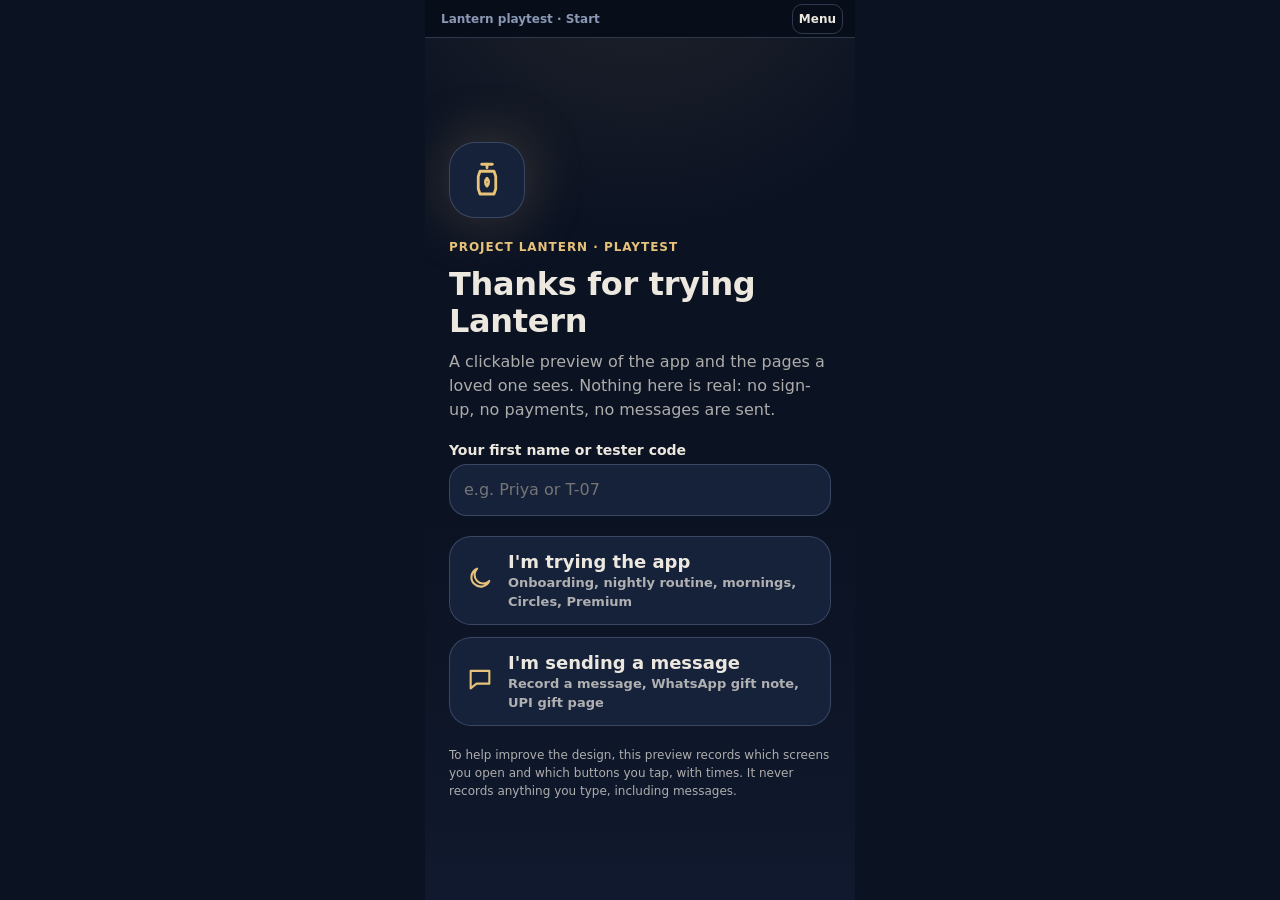
==== index.html @ 065abe06 "Add Project Lantern mobile playtest site Co-Authored-By: Claude Sonnet 5.5 <noreply@anthropic.com> C" ====
<!DOCTYPE html>
<html lang="en">
<head>
<meta charset="utf-8">
<meta name="viewport" content="width=device-width,initial-scale=1,viewport-fit=cover">
<meta name="theme-color" content="#0B1222">
<meta name="robots" content="noindex">
<title>Project Lantern - Playtest</title>
<link rel="preload" href="assets/fonts/nunito-latin.woff2" as="font" type="font/woff2" crossorigin>
<link rel="stylesheet" href="assets/styles.css">
</head>
<body>
<div id="app"></div>
<noscript>This playtest needs JavaScript.</noscript>
<script src="assets/telemetry.js"></script>
<script src="assets/core.js"></script>
<script src="assets/screens-a.js"></script>
<script src="assets/screens-b.js"></script>
<script>L.start();</script>
</body>
</html>
---- assets/styles.css ----
@font-face{font-family:'Nunito';src:url(fonts/nunito-latin.woff2) format('woff2');font-weight:200 1000;font-style:normal;font-display:swap}
:root{--bg:#0B1222;--bgimg:radial-gradient(120% 55% at 50% -12%,rgba(230,194,122,.10),rgba(11,18,34,0) 62%),linear-gradient(180deg,#0B1222 55%,#16213A 150%);--card:#16213A;--card2:#22304D;--line:rgba(140,160,200,.30);--ink:#ECE8DF;--muted:rgba(236,232,223,.72);--slate:#8A98B5;--hi:#E6C27A;--acc:#E6C27A;--accInk:#0B1222;--link:#E6C27A;--glow:#E6C27A}
*{box-sizing:border-box;-webkit-tap-highlight-color:transparent}
html{background:#0B1222;-webkit-text-size-adjust:100%}
body{margin:0;background:#0B1222;color:var(--ink);font-family:'Nunito',system-ui,-apple-system,'Segoe UI',Roboto,sans-serif;display:flex;justify-content:center}
#app{width:100%;max-width:430px;min-height:100vh;min-height:100dvh;position:relative;background:var(--bg)}
a{color:var(--link)}a:hover{color:var(--ink)}
button{font-family:inherit}
.btn{display:flex;align-items:center;justify-content:center;gap:8px;min-height:52px;padding:0 20px;border-radius:20px;text-decoration:none;font-weight:700;font-size:16px;border:0;cursor:pointer;font-family:inherit;width:100%}
.primary{background:var(--acc);color:var(--accInk);box-shadow:0 0 25px rgba(230,194,122,.18)}
.primary:hover{opacity:.92;color:var(--accInk)}
.ghost{background:transparent;color:var(--ink);border:1.5px solid var(--line)}
.ghost:hover{color:var(--ink);border-color:var(--muted)}
.quiet{background:transparent;color:var(--muted);min-height:44px;font-weight:600;font-size:15px}
.quiet:hover{color:var(--ink)}
.card{background:linear-gradient(160deg,#16213A 0%,rgba(22,33,58,.85) 100%);border:1px solid rgba(140,160,200,.16);border-radius:22px;padding:18px;box-shadow:0 12px 30px rgba(5,9,18,.5)}
.muted{color:var(--muted)}
.eyebrow{margin:0;font-size:12px;letter-spacing:.08em;text-transform:uppercase;font-weight:700;color:var(--hi)}
.pill{min-height:44px;padding:0 16px;border-radius:999px;border:1.5px solid var(--line);background:transparent;color:var(--ink);font:inherit;font-weight:600;font-size:15px;cursor:pointer;display:inline-flex;align-items:center;justify-content:center;gap:6px}
.pill.on{background:var(--acc);border-color:var(--acc);color:var(--accInk)}
.pill:disabled{cursor:default}
.step{width:48px;height:48px;border-radius:16px;border:1.5px solid var(--line);background:transparent;color:var(--ink);font-size:22px;font-weight:600;cursor:pointer;font-family:inherit;display:flex;align-items:center;justify-content:center;text-decoration:none;flex:none}
.iconbtn{width:44px;height:44px;border-radius:16px;border:1.5px solid var(--line);color:var(--ink);display:flex;align-items:center;justify-content:center;text-decoration:none;flex:none}
h1{margin:0;font-size:30px;line-height:1.15;font-weight:800;letter-spacing:-.01em}
h2{margin:0;font-size:19px;line-height:1.3;font-weight:700}
p{margin:0;line-height:1.5}
.navi{display:flex;flex-direction:column;align-items:center;justify-content:center;gap:4px;min-height:52px;text-decoration:none;color:var(--slate);font-size:12px;font-weight:600}
.navi.on{color:var(--hi)}.navi:hover{color:var(--ink)}
.row{display:flex;align-items:center;gap:12px}
.tag{display:inline-flex;align-items:center;gap:6px;padding:4px 10px;border-radius:999px;font-size:12px;font-weight:700;background:var(--card2);color:var(--ink)}
.field{width:100%;min-height:52px;border-radius:18px;border:1.5px solid var(--line);background:var(--card);color:var(--ink);font:inherit;font-size:16px;padding:12px 14px}
.field:focus{outline:2px solid var(--hi);outline-offset:1px}
@keyframes ringpulse{0%{transform:scale(1)}50%{transform:scale(1.06)}100%{transform:scale(1)}}
@keyframes glowin{from{opacity:0}to{opacity:1}}
@keyframes rise{from{opacity:0;transform:translateY(8px)}to{opacity:1;transform:none}}
@keyframes sunset{0%{transform:translateY(0)}80%{transform:translateY(190px)}100%{transform:translateY(200px);opacity:.2}}
@keyframes skyfade{0%{background:#E6C27A}45%{background:#16213A}100%{background:#0B1222}}
@keyframes lampdim{0%{opacity:1}85%{opacity:.12}100%{opacity:.08}}
@keyframes textin{0%,70%{opacity:0;transform:translateY(8px)}100%{opacity:1;transform:none}}
@keyframes bookclose{0%{transform:rotateY(0deg)}75%{transform:rotateY(-176deg)}100%{transform:rotateY(-180deg)}}
@keyframes shake{0%,100%{transform:translateX(0)}25%{transform:translateX(-6px)}75%{transform:translateX(6px)}}
.shake{animation:shake .35s ease-in-out}
/* screen shell */
.scr{min-height:calc(100vh - 38px);min-height:calc(100dvh - 38px);background-color:var(--bg);background-image:var(--bgimg);display:flex;flex-direction:column;gap:20px;padding:28px 24px calc(24px + env(safe-area-inset-bottom));overflow:hidden;position:relative}
.scr.g16{gap:16px}
.scr.sender{font-size:18px;padding:32px 24px calc(24px + env(safe-area-inset-bottom))}
.scr .abs-fill{position:absolute;left:0;right:0;top:0;bottom:0}
.navbar{margin:auto -24px -24px;display:grid;grid-template-columns:repeat(3,minmax(0,1fr));border-top:1px solid var(--line);padding:6px 12px calc(10px + env(safe-area-inset-bottom));background:var(--bg);position:sticky;bottom:-24px}
/* option cards (premium + gift) */
.opt{flex:1;text-align:left;border-radius:20px;border:1.5px solid var(--line);background:rgba(11,18,34,.35);color:var(--ink);font:inherit;padding:14px;cursor:pointer;display:flex;flex-direction:column;gap:2px;min-height:44px}
.opt.on{border-color:var(--acc);background:rgba(230,194,122,.08);box-shadow:0 0 25px rgba(230,194,122,.15)}
.opt.big{width:100%;border:2px solid var(--line);padding:16px 18px;flex-direction:row;align-items:center;gap:14px;min-height:72px}
.opt.big.on{border-color:var(--acc)}
.opt .dot{width:24px;height:24px;flex:none;border-radius:50%;border:2px solid var(--muted);display:flex;align-items:center;justify-content:center}
.opt.on .dot{border-color:var(--acc)}
.opt.on .dot span{width:12px;height:12px;border-radius:50%;background:var(--acc);display:block}
.li{display:flex;gap:10px;align-items:flex-start;font-size:15px}
.li svg{flex:none;margin-top:4px;color:var(--hi)}
/* settings */
.sw{width:56px;height:44px;border:0;background:transparent;padding:6px 0;cursor:pointer;flex:none;display:flex;align-items:center}
.sw .tr{width:56px;height:32px;border-radius:999px;background:#22304D;position:relative;display:block;transition:background .2s}
.sw .kn{position:absolute;top:4px;left:4px;width:24px;height:24px;border-radius:50%;background:#ECE8DF;transition:left .2s}
.sw.on .tr{background:#E6C27A}.sw.on .kn{left:28px;background:#0B1222}
.lbl{font-size:13px;font-weight:600;color:var(--muted)}
.sec{display:flex;flex-direction:column;gap:12px}
.grid3{display:grid;grid-template-columns:repeat(3,minmax(0,1fr));gap:8px}
.grid3 .pill{padding:0 8px}
.times{display:grid;grid-template-columns:repeat(3,minmax(0,1fr));gap:8px;background:rgba(11,18,34,.35);border-radius:18px;padding:12px}
.times p:first-child{font-size:11px;font-weight:700;color:var(--muted)}
.times p:last-child{font-weight:800}
/* trial ended */
.lk{display:flex;align-items:center;gap:12px;min-height:52px;padding:0 4px;border-top:1px solid rgba(140,160,200,.22);color:var(--muted);font-size:15px;font-weight:600}
.lk:first-child{border-top:0}.lk svg.ic{flex:none;color:var(--slate)}
/* whatsapp bubble */
.bub{align-self:flex-start;max-width:310px;background:var(--card);border:1px solid rgba(140,160,200,.16);border-radius:6px 20px 20px 20px;padding:14px 16px;display:flex;flex-direction:column;gap:10px;animation:rise .4s ease-out both}
.bub .meta{font-size:12px;color:var(--muted);text-align:right}
.qr{display:flex;align-items:center;justify-content:center;min-height:48px;border-radius:14px;border:1.5px solid var(--line);color:var(--hi);font:inherit;font-weight:700;font-size:17px;text-decoration:none;background:transparent;cursor:pointer;width:100%}
.qr:hover{border-color:var(--hi);color:var(--hi)}.qr.mute{color:var(--muted)}
/* start screen */
.start-roles{display:flex;flex-direction:column;gap:12px}
.role{display:flex;align-items:center;gap:14px;text-align:left;width:100%;min-height:76px;padding:14px 16px;border-radius:22px;border:1.5px solid var(--line);background:var(--card);color:var(--ink);font:inherit;cursor:pointer}
.role:active{border-color:var(--hi)}
.role b{font-size:18px;display:block}.role span.s{font-size:13px;color:var(--muted);font-weight:600}
/* playtest bar */
.ptbar{position:sticky;top:0;z-index:50;height:38px;display:flex;align-items:center;justify-content:space-between;padding:0 12px 0 16px;background:rgba(8,13,26,.96);border-bottom:1px solid var(--line);font-size:12px;font-weight:700;color:var(--slate)}
.ptbar button{height:30px;min-width:44px;border-radius:10px;border:1px solid var(--line);background:transparent;color:var(--ink);font:inherit;font-size:12px;font-weight:700;cursor:pointer}
.sheet{position:fixed;left:0;right:0;top:0;bottom:0;z-index:100;background:rgba(5,9,18,.72);display:flex;justify-content:center;align-items:flex-end}
.sheet>div{width:100%;max-width:430px;max-height:88vh;max-height:88dvh;overflow:auto;background:#101A30;border-radius:24px 24px 0 0;border:1px solid var(--line);padding:18px 18px calc(18px + env(safe-area-inset-bottom));display:flex;flex-direction:column;gap:10px}
.sheet h2{font-size:18px}
.sheet a.sl{display:flex;justify-content:space-between;align-items:center;min-height:44px;padding:0 12px;border-radius:14px;color:var(--ink);text-decoration:none;font-size:15px;font-weight:600;background:rgba(34,48,77,.5)}
.sheet a.sl.cur{background:var(--acc);color:var(--accInk)}
.sheet .grp{font-size:11px;letter-spacing:.08em;text-transform:uppercase;font-weight:800;color:var(--hi);margin-top:6px}
.sheet textarea{width:100%;min-height:160px;border-radius:14px;border:1px solid var(--line);background:#0B1222;color:var(--ink);font:12px/1.4 ui-monospace,Menlo,monospace;padding:10px}
.toast{position:fixed;left:50%;bottom:calc(24px + env(safe-area-inset-bottom));transform:translateX(-50%);z-index:120;background:#22304D;border:1px solid var(--line);color:var(--ink);padding:10px 16px;border-radius:999px;font-size:14px;font-weight:700;max-width:90%;text-align:center}
@media (prefers-reduced-motion:reduce){*{animation-duration:.01ms!important;animation-delay:0s!important}}
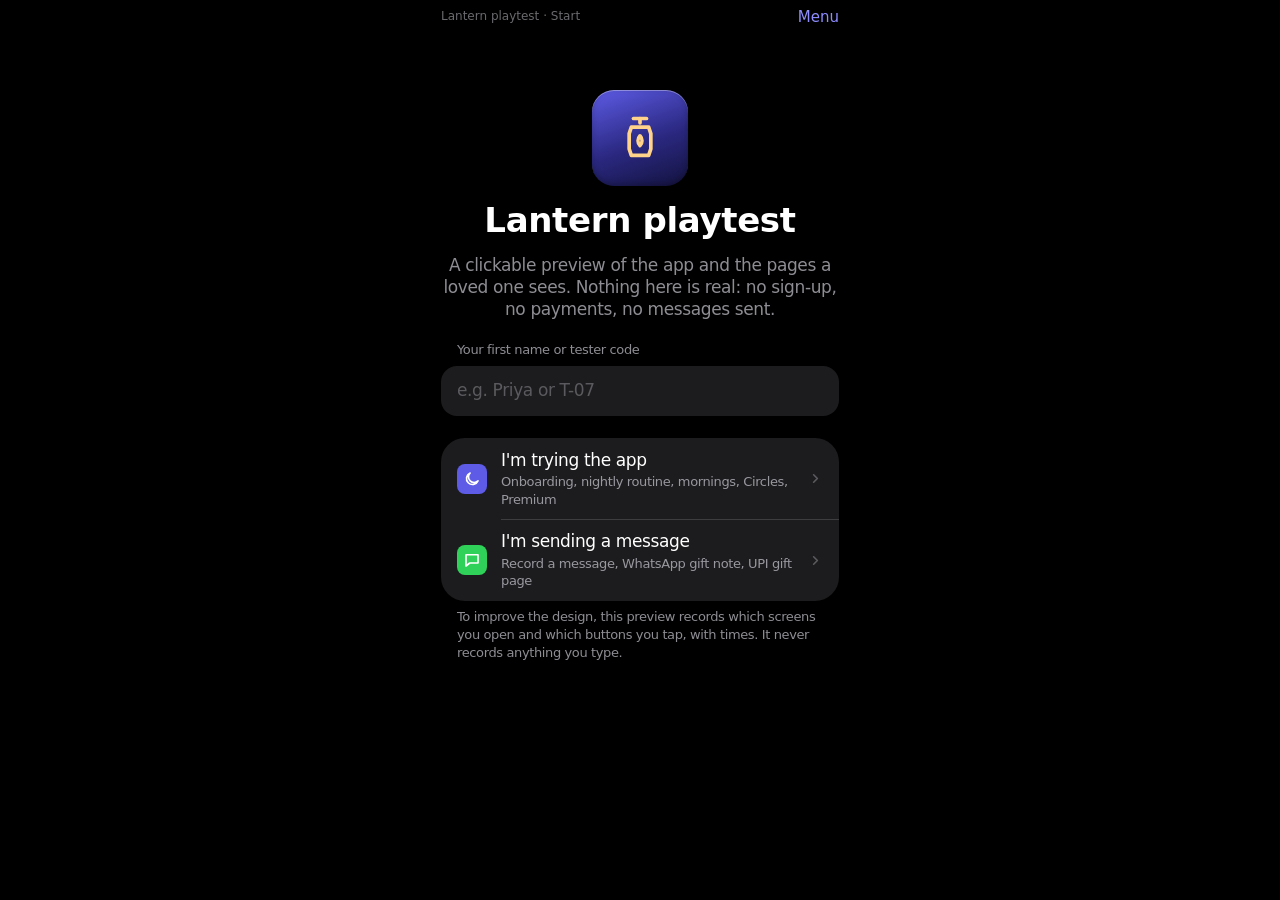
==== commit 380b4085: "Redesign playtest in iOS 26 design language with Liquid Glass controls Co-Authored-By: Claude Opus 5" ====
--- a/index.html
+++ b/index.html
@@ -6,7 +6,6 @@
 <meta name="theme-color" content="#0B1222">
 <meta name="robots" content="noindex">
 <title>Project Lantern - Playtest</title>
-<link rel="preload" href="assets/fonts/nunito-latin.woff2" as="font" type="font/woff2" crossorigin>
 <link rel="stylesheet" href="assets/styles.css">
 </head>
 <body>
--- a/assets/styles.css
+++ b/assets/styles.css
@@ -1,95 +1,173 @@
-@font-face{font-family:'Nunito';src:url(fonts/nunito-latin.woff2) format('woff2');font-weight:200 1000;font-style:normal;font-display:swap}
-:root{--bg:#0B1222;--bgimg:radial-gradient(120% 55% at 50% -12%,rgba(230,194,122,.10),rgba(11,18,34,0) 62%),linear-gradient(180deg,#0B1222 55%,#16213A 150%);--card:#16213A;--card2:#22304D;--line:rgba(140,160,200,.30);--ink:#ECE8DF;--muted:rgba(236,232,223,.72);--slate:#8A98B5;--hi:#E6C27A;--acc:#E6C27A;--accInk:#0B1222;--link:#E6C27A;--glow:#E6C27A}
+/* Lantern playtest: iOS 26 design language (system type, grouped lists, Liquid Glass controls). */
+:root{
+  --bg:#000;--bg2:#1C1C1E;--bg3:#2C2C2E;--bg4:#3A3A3C;
+  --fill:rgba(118,118,128,.24);--fill2:rgba(120,120,128,.36);--segon:#636366;
+  --l1:#fff;--l2:rgba(235,235,245,.6);--l3:rgba(235,235,245,.3);--sep:rgba(84,84,88,.6);
+  --tint:#5E5CE6;--tint2:#8E8CFF;--orange:#FF9F0A;--green:#30D158;--red:#FF453A;--blue:#0A84FF;--teal:#40C8E0;--pink:#FF375F;--purple:#BF5AF2;--gray:#8E8E93;
+  --gl:rgba(30,30,34,.46);--glhi:rgba(255,255,255,.10);--glb:rgba(255,255,255,.16);--glin:rgba(255,255,255,.24);
+  --font:-apple-system,BlinkMacSystemFont,"SF Pro Text","SF Pro Display","Helvetica Neue",system-ui,Roboto,"Segoe UI",sans-serif;
+  --round:ui-rounded,"SF Pro Rounded",-apple-system,BlinkMacSystemFont,system-ui,Roboto,sans-serif;
+  --mono:ui-monospace,"SF Mono",Menlo,monospace;
+}
+.light{
+  --bg:#F2F2F7;--bg2:#fff;--bg3:#E5E5EA;--bg4:#D1D1D6;
+  --fill:rgba(118,118,128,.12);--fill2:rgba(120,120,128,.2);--segon:#fff;
+  --l1:#000;--l2:rgba(60,60,67,.6);--l3:rgba(60,60,67,.3);--sep:rgba(60,60,67,.29);
+  --tint:#5856D6;--tint2:#5856D6;--green:#34C759;--red:#FF3B30;--orange:#FF9500;
+  --gl:rgba(255,255,255,.55);--glhi:rgba(255,255,255,.5);--glb:rgba(0,0,0,.08);--glin:rgba(255,255,255,.9);
+  color:var(--l1);
+}
 *{box-sizing:border-box;-webkit-tap-highlight-color:transparent}
-html{background:#0B1222;-webkit-text-size-adjust:100%}
-body{margin:0;background:#0B1222;color:var(--ink);font-family:'Nunito',system-ui,-apple-system,'Segoe UI',Roboto,sans-serif;display:flex;justify-content:center}
+html{background:#000;-webkit-text-size-adjust:100%}
+body{margin:0;background:#000;color:var(--l1);font:17px/1.3 var(--font);letter-spacing:-.022em;-webkit-font-smoothing:antialiased;display:flex;justify-content:center}
 #app{width:100%;max-width:430px;min-height:100vh;min-height:100dvh;position:relative;background:var(--bg)}
-a{color:var(--link)}a:hover{color:var(--ink)}
-button{font-family:inherit}
-.btn{display:flex;align-items:center;justify-content:center;gap:8px;min-height:52px;padding:0 20px;border-radius:20px;text-decoration:none;font-weight:700;font-size:16px;border:0;cursor:pointer;font-family:inherit;width:100%}
-.primary{background:var(--acc);color:var(--accInk);box-shadow:0 0 25px rgba(230,194,122,.18)}
-.primary:hover{opacity:.92;color:var(--accInk)}
-.ghost{background:transparent;color:var(--ink);border:1.5px solid var(--line)}
-.ghost:hover{color:var(--ink);border-color:var(--muted)}
-.quiet{background:transparent;color:var(--muted);min-height:44px;font-weight:600;font-size:15px}
-.quiet:hover{color:var(--ink)}
-.card{background:linear-gradient(160deg,#16213A 0%,rgba(22,33,58,.85) 100%);border:1px solid rgba(140,160,200,.16);border-radius:22px;padding:18px;box-shadow:0 12px 30px rgba(5,9,18,.5)}
-.muted{color:var(--muted)}
-.eyebrow{margin:0;font-size:12px;letter-spacing:.08em;text-transform:uppercase;font-weight:700;color:var(--hi)}
-.pill{min-height:44px;padding:0 16px;border-radius:999px;border:1.5px solid var(--line);background:transparent;color:var(--ink);font:inherit;font-weight:600;font-size:15px;cursor:pointer;display:inline-flex;align-items:center;justify-content:center;gap:6px}
-.pill.on{background:var(--acc);border-color:var(--acc);color:var(--accInk)}
-.pill:disabled{cursor:default}
-.step{width:48px;height:48px;border-radius:16px;border:1.5px solid var(--line);background:transparent;color:var(--ink);font-size:22px;font-weight:600;cursor:pointer;font-family:inherit;display:flex;align-items:center;justify-content:center;text-decoration:none;flex:none}
-.iconbtn{width:44px;height:44px;border-radius:16px;border:1.5px solid var(--line);color:var(--ink);display:flex;align-items:center;justify-content:center;text-decoration:none;flex:none}
-h1{margin:0;font-size:30px;line-height:1.15;font-weight:800;letter-spacing:-.01em}
-h2{margin:0;font-size:19px;line-height:1.3;font-weight:700}
-p{margin:0;line-height:1.5}
-.navi{display:flex;flex-direction:column;align-items:center;justify-content:center;gap:4px;min-height:52px;text-decoration:none;color:var(--slate);font-size:12px;font-weight:600}
-.navi.on{color:var(--hi)}.navi:hover{color:var(--ink)}
+a{color:var(--tint2);text-decoration:none}
+button{font-family:inherit;letter-spacing:inherit}
+p{margin:0}
+h1{margin:0;font-size:34px;line-height:1.18;font-weight:700;letter-spacing:-.01em}
+h2{margin:0;font-size:22px;line-height:1.27;font-weight:700;letter-spacing:-.015em}
+h3{margin:0;font-size:20px;line-height:1.25;font-weight:600}
+.t1{font-size:28px;line-height:1.2;font-weight:700}
+.hl{font-weight:600}
+.sub{font-size:15px;line-height:1.33}
+.fn{font-size:13px;line-height:1.38;letter-spacing:-.006em}
+.cap{font-size:12px;line-height:1.33;letter-spacing:0}
+.l2{color:var(--l2)}.l3{color:var(--l3)}.tc{color:var(--tint2)}.c{text-align:center}
+.big{font:600 52px/1 var(--round);letter-spacing:-.02em;font-variant-numeric:tabular-nums}
+.num{font-family:var(--round);font-variant-numeric:tabular-nums}
+
+/* screen shell */
+.scr{min-height:calc(100vh - 34px);min-height:calc(100dvh - 34px);background:var(--bg);color:var(--l1);display:flex;flex-direction:column;gap:22px;padding:6px 16px calc(28px + env(safe-area-inset-bottom));position:relative;overflow:hidden}
+.scr.tabs{padding-bottom:calc(112px + env(safe-area-inset-bottom))}
+.scr.sky{background:linear-gradient(180deg,#191852 0%,#0D0C2B 38%,#000 72%)}
+.scr.dawn{background:linear-gradient(180deg,#2E3570 0%,#6A5486 20%,#2A1D33 46%,#000 74%)}
+.scr.pad{padding-top:28px}
+.abs{position:absolute;left:0;right:0;top:0;bottom:0}
+.stack{display:flex;flex-direction:column;gap:10px}
+.stack.c{align-items:center;text-align:center}
+.foot{margin-top:auto;display:flex;flex-direction:column;gap:6px;padding-top:8px}
 .row{display:flex;align-items:center;gap:12px}
-.tag{display:inline-flex;align-items:center;gap:6px;padding:4px 10px;border-radius:999px;font-size:12px;font-weight:700;background:var(--card2);color:var(--ink)}
-.field{width:100%;min-height:52px;border-radius:18px;border:1.5px solid var(--line);background:var(--card);color:var(--ink);font:inherit;font-size:16px;padding:12px 14px}
-.field:focus{outline:2px solid var(--hi);outline-offset:1px}
-@keyframes ringpulse{0%{transform:scale(1)}50%{transform:scale(1.06)}100%{transform:scale(1)}}
+.between{justify-content:space-between}
+
+/* Liquid Glass: controls layer only */
+.glass,.btn.glass,.gbtn,.tabbar,.toast,.sheet>div,.pop{background:linear-gradient(180deg,var(--glhi),rgba(255,255,255,0) 60%),var(--gl);-webkit-backdrop-filter:blur(24px) saturate(180%);backdrop-filter:blur(24px) saturate(180%);border:.5px solid var(--glb);box-shadow:inset 0 1px 0 var(--glin),inset 0 -1px 1px rgba(255,255,255,.05),0 10px 30px rgba(0,0,0,.28)}
+@supports not ((backdrop-filter:blur(1px)) or (-webkit-backdrop-filter:blur(1px))){.glass,.btn.glass,.gbtn,.tabbar,.toast,.sheet>div,.pop{background:var(--bg3)}}
+@media (prefers-reduced-transparency:reduce){.glass,.btn.glass,.gbtn,.tabbar,.toast,.sheet>div,.pop{background:var(--bg3);-webkit-backdrop-filter:none;backdrop-filter:none}}
+
+/* buttons */
+.btn{display:flex;align-items:center;justify-content:center;gap:8px;width:100%;min-height:52px;padding:0 22px;border-radius:999px;border:0;font:600 17px/1.1 var(--font);letter-spacing:-.022em;cursor:pointer;color:var(--l1);text-align:center;transition:transform .18s cubic-bezier(.3,.7,.4,1.4),opacity .15s}
+.btn:active,.gbtn:active,.chip:active,.cell[href]:active,button.cell:active{transform:scale(.97)}
+.btn.fill{background:var(--tint);color:#fff}
+.btn.gray{background:var(--fill);color:var(--l1)}
+.btn.plain{background:none;color:var(--tint2);font-weight:400;min-height:44px}
+.btn.sm{width:auto;min-height:36px;padding:0 16px;font-size:15px}
+.btn.red{color:var(--red)}
+.gbtn{width:44px;height:44px;border-radius:50%;display:flex;align-items:center;justify-content:center;color:var(--l1);flex:none;cursor:pointer;padding:0;transition:transform .18s}
+.topbar{display:flex;align-items:center;gap:12px;min-height:48px}
+.topbar .mid{flex:1;display:flex;align-items:center;justify-content:center;min-width:0}
+.topbar .mid .fn{font-weight:600;color:var(--l1)}
+.prog{width:100%;max-width:200px;height:5px;border-radius:3px;background:var(--fill);overflow:hidden}
+.prog i{display:block;height:100%;border-radius:3px;background:var(--l1);transition:width .3s}
+
+/* grouped inset lists */
+.sec{display:flex;flex-direction:column;gap:7px}
+.hdr{font-size:13px;color:var(--l2);padding:0 16px;font-weight:400}
+.ftr{font-size:13px;line-height:1.38;color:var(--l2);padding:0 16px}
+.list{background:var(--bg2);border-radius:24px;overflow:hidden}
+.cell{display:flex;align-items:center;gap:14px;min-height:52px;padding:11px 16px;color:var(--l1);position:relative;width:100%;background:none;border:0;font:inherit;text-align:left;transition:background .15s}
+a.cell,button.cell{cursor:pointer}
+a.cell:active,button.cell:active{background:var(--bg3)}
+.cell+.cell:before{content:"";position:absolute;top:0;right:0;left:16px;height:.5px;background:var(--sep)}
+.list.ic .cell+.cell:before{left:60px}
+.cell.col{flex-direction:column;align-items:stretch;gap:10px}
+.cell .tx{flex:1;min-width:0;display:flex;flex-direction:column;gap:2px}
+.cell .s{font-size:13px;line-height:1.35;color:var(--l2)}
+.cell .v{color:var(--l2);white-space:nowrap}
+.cell .chev{color:var(--l3);display:flex}
+.cell input{flex:1;min-width:0;background:none;border:0;color:var(--l1);font:17px var(--font);letter-spacing:-.022em;padding:0;outline:0}
+.cell input::placeholder,.field::placeholder{color:var(--l3)}
+.sym{width:30px;height:30px;border-radius:8px;display:flex;align-items:center;justify-content:center;color:#fff;flex:none}
+.av{width:36px;height:36px;border-radius:50%;display:flex;align-items:center;justify-content:center;color:#fff;font:600 15px var(--round);flex:none}
+.mat{background:rgba(255,255,255,.075);border:.5px solid rgba(255,255,255,.1);border-radius:26px;-webkit-backdrop-filter:blur(30px);backdrop-filter:blur(30px)}
+.mat.p{padding:18px}
+.mat .cell+.cell:before{background:rgba(255,255,255,.12)}
+.card{background:var(--bg2);border-radius:24px;padding:18px}
+
+/* controls */
+.seg{display:flex;padding:2px;border-radius:999px;background:var(--fill);gap:2px;width:100%}
+.seg button{flex:1;min-height:34px;border:0;border-radius:999px;background:none;color:var(--l1);font:500 14px var(--font);cursor:pointer;padding:0 6px;transition:background .2s}
+.seg button.on{background:var(--segon);font-weight:600;box-shadow:0 3px 8px rgba(0,0,0,.12),0 1px 1px rgba(0,0,0,.06)}
+.sw{width:56px;height:44px;border:0;background:none;padding:0;cursor:pointer;flex:none;display:flex;align-items:center;justify-content:flex-end}
+.sw .tr{width:51px;height:31px;border-radius:999px;background:var(--fill2);position:relative;display:block;transition:background .25s}
+.sw .kn{position:absolute;top:2px;left:2px;width:27px;height:27px;border-radius:50%;background:#fff;box-shadow:0 3px 8px rgba(0,0,0,.15),0 3px 1px rgba(0,0,0,.06);transition:left .25s cubic-bezier(.3,.7,.4,1.2)}
+.sw.on .tr{background:var(--green)}.sw.on .kn{left:22px}
+.stp{display:inline-flex;align-items:center;background:var(--fill);border-radius:999px;height:36px;flex:none}
+.stp button{width:46px;height:36px;border:0;background:none;color:var(--l1);font:300 26px/1 var(--font);cursor:pointer;display:flex;align-items:center;justify-content:center}
+.stp i{width:1px;height:18px;background:var(--sep)}
+.stp.lg{height:48px}.stp.lg button{width:72px;height:48px;font-size:30px}
+.chip{display:inline-flex;align-items:center;gap:6px;min-height:36px;padding:0 15px;border-radius:999px;border:0;background:var(--fill);color:var(--l1);font:500 15px var(--font);cursor:pointer;white-space:nowrap;transition:transform .18s,background .2s}
+.chip.on{background:var(--l1);color:var(--bg)}
+.chips{display:flex;gap:8px;flex-wrap:wrap}
+.chips.scroll{flex-wrap:nowrap;overflow-x:auto;margin:0 -16px;padding:0 16px;scrollbar-width:none}
+.chips.scroll::-webkit-scrollbar{display:none}
+.badge{display:inline-flex;align-items:center;gap:5px;padding:5px 11px;border-radius:999px;background:var(--fill);color:var(--l1);font-size:13px;font-weight:600;align-self:flex-start}
+.badge.g{background:rgba(48,209,88,.16);color:var(--green)}
+.badge.t{background:rgba(94,92,230,.24);color:var(--tint2)}
+.badge.o{background:rgba(255,159,10,.16);color:var(--orange)}
+.chk{width:24px;height:24px;border-radius:50%;border:1.5px solid var(--l3);flex:none;display:flex;align-items:center;justify-content:center;color:#fff;-webkit-appearance:none;appearance:none;margin:0;cursor:pointer;background:none}
+.chk.on,.chk:checked{background:var(--tint);border-color:var(--tint)}
+.chk:checked{background-image:url("data:image/svg+xml,%3Csvg xmlns='http://www.w3.org/2000/svg' viewBox='0 0 24 24' fill='none' stroke='white' stroke-width='3' stroke-linecap='round' stroke-linejoin='round'%3E%3Cpath d='M6 12.5l4 4 8-9'/%3E%3C/svg%3E");background-size:16px;background-position:center;background-repeat:no-repeat}
+.field{width:100%;min-height:50px;border-radius:16px;border:0;background:var(--bg2);color:var(--l1);font:17px/1.4 var(--font);letter-spacing:-.022em;padding:13px 16px;resize:none}
+.field:focus,.cell input:focus-visible{outline:2px solid var(--tint);outline-offset:0}
+.dots{display:flex;gap:8px;justify-content:center}
+.dots i{width:7px;height:7px;border-radius:50%;background:var(--l3);transition:all .25s}
+.dots i.on{background:var(--l1);width:20px;border-radius:4px}
+
+/* app icon + hero */
+.appicon{width:96px;height:96px;border-radius:22px;background:linear-gradient(160deg,#5E5CE6 0%,#2A2880 55%,#14133F 100%);display:flex;align-items:center;justify-content:center;color:#FFD38A;box-shadow:inset 0 1px 0 rgba(255,255,255,.35),inset 0 -2px 6px rgba(0,0,0,.25),0 14px 34px rgba(0,0,0,.45);flex:none}
+.appicon.sm{width:64px;height:64px;border-radius:15px}
+.hero{display:flex;justify-content:center;color:var(--tint2)}
+.feat{display:flex;gap:16px;align-items:flex-start}
+.feat>span{color:var(--tint2);flex:none;width:34px;display:flex;justify-content:center;padding-top:2px}
+
+/* floating tab bar */
+.tabbar{position:fixed;z-index:40;left:50%;transform:translateX(-50%);bottom:calc(14px + env(safe-area-inset-bottom));width:min(340px,calc(100% - 48px));height:62px;border-radius:999px;display:grid;grid-template-columns:repeat(3,1fr);padding:4px}
+.tab{display:flex;flex-direction:column;align-items:center;justify-content:center;gap:2px;border-radius:999px;color:var(--l1);font-size:10px;font-weight:600;letter-spacing:0}
+.tab.on{background:rgba(255,255,255,.12);color:var(--tint2)}
+
+/* banners / notification platters */
+.plat{border-radius:24px;padding:13px 15px;display:flex;gap:12px;align-items:flex-start;color:var(--l1)}
+.plat .mini{width:38px;height:38px;border-radius:9px;flex:none}
+.bubble{background:var(--bg3);border-radius:20px 20px 20px 6px;padding:12px 15px;font-size:16px;line-height:1.4;max-width:92%}
+
+/* phone mock */
+.phone{position:relative;height:300px;border-radius:32px;overflow:hidden;border:.5px solid rgba(255,255,255,.14);flex:none}
+.edge{position:absolute;inset:0;pointer-events:none;z-index:1;box-shadow:inset 14px 0 46px -12px #FF375F,inset -14px 0 46px -12px #40C8E0,inset 0 14px 46px -12px #5E5CE6,inset 0 -14px 46px -12px #FF9F0A,inset 0 0 0 1.5px rgba(191,90,242,.35);animation:glowin .8s ease-out both,hue 8s linear infinite}
+
+/* playtest chrome */
+.ptbar{position:sticky;top:0;z-index:50;height:34px;display:flex;align-items:center;justify-content:space-between;padding:0 8px 0 16px;background:#000;font-size:12px;font-weight:500;color:rgba(235,235,245,.45);letter-spacing:0}
+.ptbar button{height:30px;border:0;background:none;color:#8E8CFF;font:400 15px var(--font);cursor:pointer;padding:0 8px}
+.sheet{position:fixed;inset:0;z-index:100;background:rgba(0,0,0,.42);display:flex;justify-content:center;align-items:flex-end;animation:glowin .2s ease-out both}
+.sheet>div{--gl:rgba(30,30,32,.94);--glhi:rgba(255,255,255,.06);--glb:rgba(255,255,255,.14);--glin:rgba(255,255,255,.18);width:calc(100% - 16px);max-width:420px;max-height:86vh;max-height:86dvh;overflow:auto;border-radius:34px;margin-bottom:calc(8px + env(safe-area-inset-bottom));padding:8px 16px 18px;display:flex;flex-direction:column;gap:14px;color:#fff;animation:rise .3s cubic-bezier(.2,.8,.3,1) both}
+.grab{width:36px;height:5px;border-radius:3px;background:rgba(235,235,245,.3);margin:0 auto}
+.sheet .list{background:rgba(255,255,255,.07)}
+.sheet .cell.cur .t{color:var(--tint2);font-weight:600}
+.sheet textarea{width:100%;min-height:150px;border-radius:16px;border:0;background:rgba(0,0,0,.35);color:#fff;font:12px/1.45 var(--mono);padding:12px}
+.toast{position:fixed;left:50%;top:calc(44px + env(safe-area-inset-top));transform:translateX(-50%);z-index:120;color:#fff;padding:11px 18px;border-radius:999px;font-size:15px;font-weight:600;max-width:90%;text-align:center;animation:drop .3s cubic-bezier(.2,.8,.3,1.2) both}
+
+@keyframes ringpulse{0%,100%{transform:scale(1)}50%{transform:scale(1.08)}}
 @keyframes glowin{from{opacity:0}to{opacity:1}}
-@keyframes rise{from{opacity:0;transform:translateY(8px)}to{opacity:1;transform:none}}
+@keyframes rise{from{opacity:0;transform:translateY(14px)}to{opacity:1;transform:none}}
+@keyframes drop{from{opacity:0;transform:translate(-50%,-12px)}to{opacity:1;transform:translate(-50%,0)}}
+@keyframes hue{to{filter:hue-rotate(360deg)}}
 @keyframes sunset{0%{transform:translateY(0)}80%{transform:translateY(190px)}100%{transform:translateY(200px);opacity:.2}}
-@keyframes skyfade{0%{background:#E6C27A}45%{background:#16213A}100%{background:#0B1222}}
+@keyframes skyfade{0%{background:#F4A259}35%{background:#B5577A}65%{background:#2C2466}100%{background:#05051A}}
 @keyframes lampdim{0%{opacity:1}85%{opacity:.12}100%{opacity:.08}}
 @keyframes textin{0%,70%{opacity:0;transform:translateY(8px)}100%{opacity:1;transform:none}}
 @keyframes bookclose{0%{transform:rotateY(0deg)}75%{transform:rotateY(-176deg)}100%{transform:rotateY(-180deg)}}
 @keyframes shake{0%,100%{transform:translateX(0)}25%{transform:translateX(-6px)}75%{transform:translateX(6px)}}
 .shake{animation:shake .35s ease-in-out}
-/* screen shell */
-.scr{min-height:calc(100vh - 38px);min-height:calc(100dvh - 38px);background-color:var(--bg);background-image:var(--bgimg);display:flex;flex-direction:column;gap:20px;padding:28px 24px calc(24px + env(safe-area-inset-bottom));overflow:hidden;position:relative}
-.scr.g16{gap:16px}
-.scr.sender{font-size:18px;padding:32px 24px calc(24px + env(safe-area-inset-bottom))}
-.scr .abs-fill{position:absolute;left:0;right:0;top:0;bottom:0}
-.navbar{margin:auto -24px -24px;display:grid;grid-template-columns:repeat(3,minmax(0,1fr));border-top:1px solid var(--line);padding:6px 12px calc(10px + env(safe-area-inset-bottom));background:var(--bg);position:sticky;bottom:-24px}
-/* option cards (premium + gift) */
-.opt{flex:1;text-align:left;border-radius:20px;border:1.5px solid var(--line);background:rgba(11,18,34,.35);color:var(--ink);font:inherit;padding:14px;cursor:pointer;display:flex;flex-direction:column;gap:2px;min-height:44px}
-.opt.on{border-color:var(--acc);background:rgba(230,194,122,.08);box-shadow:0 0 25px rgba(230,194,122,.15)}
-.opt.big{width:100%;border:2px solid var(--line);padding:16px 18px;flex-direction:row;align-items:center;gap:14px;min-height:72px}
-.opt.big.on{border-color:var(--acc)}
-.opt .dot{width:24px;height:24px;flex:none;border-radius:50%;border:2px solid var(--muted);display:flex;align-items:center;justify-content:center}
-.opt.on .dot{border-color:var(--acc)}
-.opt.on .dot span{width:12px;height:12px;border-radius:50%;background:var(--acc);display:block}
-.li{display:flex;gap:10px;align-items:flex-start;font-size:15px}
-.li svg{flex:none;margin-top:4px;color:var(--hi)}
-/* settings */
-.sw{width:56px;height:44px;border:0;background:transparent;padding:6px 0;cursor:pointer;flex:none;display:flex;align-items:center}
-.sw .tr{width:56px;height:32px;border-radius:999px;background:#22304D;position:relative;display:block;transition:background .2s}
-.sw .kn{position:absolute;top:4px;left:4px;width:24px;height:24px;border-radius:50%;background:#ECE8DF;transition:left .2s}
-.sw.on .tr{background:#E6C27A}.sw.on .kn{left:28px;background:#0B1222}
-.lbl{font-size:13px;font-weight:600;color:var(--muted)}
-.sec{display:flex;flex-direction:column;gap:12px}
-.grid3{display:grid;grid-template-columns:repeat(3,minmax(0,1fr));gap:8px}
-.grid3 .pill{padding:0 8px}
-.times{display:grid;grid-template-columns:repeat(3,minmax(0,1fr));gap:8px;background:rgba(11,18,34,.35);border-radius:18px;padding:12px}
-.times p:first-child{font-size:11px;font-weight:700;color:var(--muted)}
-.times p:last-child{font-weight:800}
-/* trial ended */
-.lk{display:flex;align-items:center;gap:12px;min-height:52px;padding:0 4px;border-top:1px solid rgba(140,160,200,.22);color:var(--muted);font-size:15px;font-weight:600}
-.lk:first-child{border-top:0}.lk svg.ic{flex:none;color:var(--slate)}
-/* whatsapp bubble */
-.bub{align-self:flex-start;max-width:310px;background:var(--card);border:1px solid rgba(140,160,200,.16);border-radius:6px 20px 20px 20px;padding:14px 16px;display:flex;flex-direction:column;gap:10px;animation:rise .4s ease-out both}
-.bub .meta{font-size:12px;color:var(--muted);text-align:right}
-.qr{display:flex;align-items:center;justify-content:center;min-height:48px;border-radius:14px;border:1.5px solid var(--line);color:var(--hi);font:inherit;font-weight:700;font-size:17px;text-decoration:none;background:transparent;cursor:pointer;width:100%}
-.qr:hover{border-color:var(--hi);color:var(--hi)}.qr.mute{color:var(--muted)}
-/* start screen */
-.start-roles{display:flex;flex-direction:column;gap:12px}
-.role{display:flex;align-items:center;gap:14px;text-align:left;width:100%;min-height:76px;padding:14px 16px;border-radius:22px;border:1.5px solid var(--line);background:var(--card);color:var(--ink);font:inherit;cursor:pointer}
-.role:active{border-color:var(--hi)}
-.role b{font-size:18px;display:block}.role span.s{font-size:13px;color:var(--muted);font-weight:600}
-/* playtest bar */
-.ptbar{position:sticky;top:0;z-index:50;height:38px;display:flex;align-items:center;justify-content:space-between;padding:0 12px 0 16px;background:rgba(8,13,26,.96);border-bottom:1px solid var(--line);font-size:12px;font-weight:700;color:var(--slate)}
-.ptbar button{height:30px;min-width:44px;border-radius:10px;border:1px solid var(--line);background:transparent;color:var(--ink);font:inherit;font-size:12px;font-weight:700;cursor:pointer}
-.sheet{position:fixed;left:0;right:0;top:0;bottom:0;z-index:100;background:rgba(5,9,18,.72);display:flex;justify-content:center;align-items:flex-end}
-.sheet>div{width:100%;max-width:430px;max-height:88vh;max-height:88dvh;overflow:auto;background:#101A30;border-radius:24px 24px 0 0;border:1px solid var(--line);padding:18px 18px calc(18px + env(safe-area-inset-bottom));display:flex;flex-direction:column;gap:10px}
-.sheet h2{font-size:18px}
-.sheet a.sl{display:flex;justify-content:space-between;align-items:center;min-height:44px;padding:0 12px;border-radius:14px;color:var(--ink);text-decoration:none;font-size:15px;font-weight:600;background:rgba(34,48,77,.5)}
-.sheet a.sl.cur{background:var(--acc);color:var(--accInk)}
-.sheet .grp{font-size:11px;letter-spacing:.08em;text-transform:uppercase;font-weight:800;color:var(--hi);margin-top:6px}
-.sheet textarea{width:100%;min-height:160px;border-radius:14px;border:1px solid var(--line);background:#0B1222;color:var(--ink);font:12px/1.4 ui-monospace,Menlo,monospace;padding:10px}
-.toast{position:fixed;left:50%;bottom:calc(24px + env(safe-area-inset-bottom));transform:translateX(-50%);z-index:120;background:#22304D;border:1px solid var(--line);color:var(--ink);padding:10px 16px;border-radius:999px;font-size:14px;font-weight:700;max-width:90%;text-align:center}
-@media (prefers-reduced-motion:reduce){*{animation-duration:.01ms!important;animation-delay:0s!important}}
+@media (prefers-reduced-motion:reduce){*{animation-duration:.01ms!important;animation-delay:0s!important;transition:none!important}}
+.cell input.chk{flex:none;width:24px;height:24px;border:1.5px solid var(--l3)}
+.cell input.chk:checked{border-color:var(--tint)}
+.sheet>div{background:linear-gradient(180deg,rgba(255,255,255,.06),rgba(255,255,255,0) 40%),#1C1C1E;-webkit-backdrop-filter:none;backdrop-filter:none}
